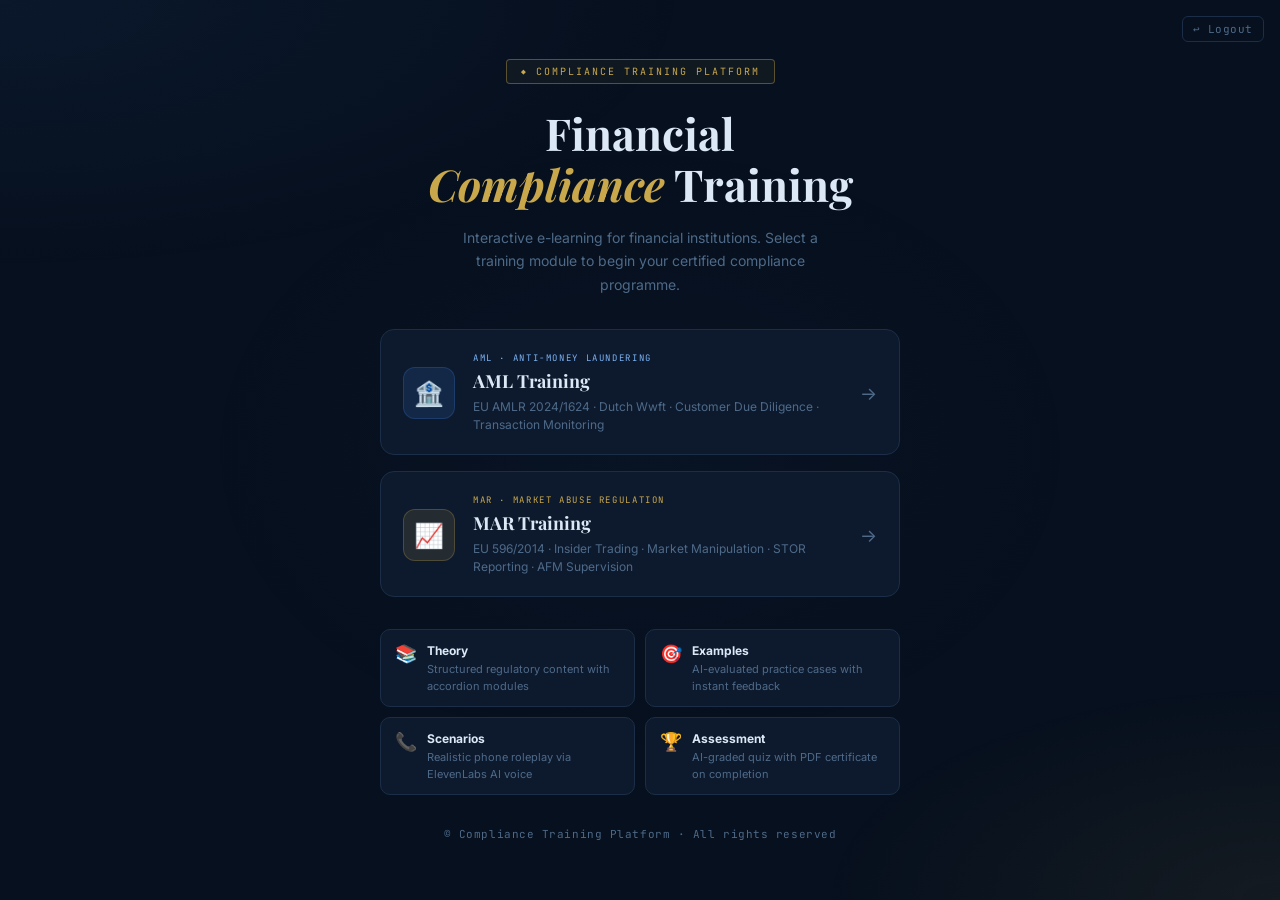
==== index.html @ 09cd7705 "Add files via upload" ====
<!DOCTYPE html>
<html lang="en">
<head>
<meta charset="UTF-8">
<meta name="viewport" content="width=device-width, initial-scale=1.0, maximum-scale=1.0, user-scalable=no">
<title>Compliance Training Platform</title>
<link rel="preconnect" href="https://fonts.googleapis.com">
<link href="https://fonts.googleapis.com/css2?family=Playfair+Display:ital,wght@0,600;0,700;1,600&family=Inter:wght@300;400;500;600&family=JetBrains+Mono:wght@400;500&display=swap" rel="stylesheet">
<style>
*, *::before, *::after { box-sizing: border-box; margin: 0; padding: 0; }

:root {
  --bg:       #07101e;
  --surface:  #0d1a2e;
  --surface2: #132035;
  --border:   #1c2e47;
  --gold:     #c9a84c;
  --gold2:    #e8c97a;
  --blue:     #3a7bd5;
  --text:     #dce8f5;
  --muted:    #4e6a88;
  --success:  #4ade80;
  --danger:   #f87171;
  --radius:   14px;
}

html, body {
  height: 100%;
  background: var(--bg);
  color: var(--text);
  font-family: 'Inter', sans-serif;
  overflow-x: hidden;
}

body::before {
  content: '';
  position: fixed; inset: 0; pointer-events: none; z-index: 0;
  background:
    radial-gradient(ellipse 90% 50% at 0% 0%, rgba(58,123,213,0.08) 0%, transparent 60%),
    radial-gradient(ellipse 60% 40% at 100% 100%, rgba(201,168,76,0.07) 0%, transparent 60%),
    radial-gradient(ellipse 50% 50% at 50% 50%, rgba(58,123,213,0.03) 0%, transparent 70%);
}

.page {
  position: relative; z-index: 1;
  min-height: 100dvh;
  display: flex; flex-direction: column; align-items: center;
  justify-content: center;
  padding: 40px 20px;
  max-width: 560px;
  margin: 0 auto;
  gap: 32px;
}

/* ── HERO ── */
.hero { text-align: center; }

.platform-badge {
  display: inline-flex; align-items: center; gap: 8px;
  border: 1px solid rgba(201,168,76,0.4);
  color: var(--gold);
  font-family: 'JetBrains Mono', monospace;
  font-size: 10px; letter-spacing: 0.2em;
  padding: 5px 14px; border-radius: 4px;
  margin-bottom: 24px;
  background: rgba(201,168,76,0.05);
}
.platform-badge::before { content: '◆'; font-size: 8px; }

.hero h1 {
  font-family: 'Playfair Display', serif;
  font-size: clamp(28px, 7vw, 44px);
  font-weight: 700;
  color: var(--text);
  line-height: 1.15;
  margin-bottom: 16px;
}
.hero h1 em { font-style: italic; color: var(--gold); }

.hero p {
  font-size: 14px;
  color: var(--muted);
  line-height: 1.7;
  max-width: 400px;
  margin: 0 auto;
}

/* ── MODULE CARDS ── */
.modules { width: 100%; display: flex; flex-direction: column; gap: 16px; }

.module-card {
  width: 100%;
  background: var(--surface);
  border: 1.5px solid var(--border);
  border-radius: var(--radius);
  padding: 22px 22px 20px;
  cursor: pointer;
  transition: border-color 0.25s, background 0.25s, transform 0.15s;
  text-align: left;
  display: flex; align-items: center; gap: 18px;
  text-decoration: none; color: inherit;
}
.module-card:hover {
  border-color: var(--gold);
  background: rgba(201,168,76,0.04);
  transform: translateY(-1px);
}
.module-card:active { transform: scale(0.99); }

.module-icon {
  width: 52px; height: 52px; flex-shrink: 0;
  border-radius: 12px;
  display: flex; align-items: center; justify-content: center;
  font-size: 24px;
}
.module-icon.aml { background: rgba(58,123,213,0.15); border: 1px solid rgba(58,123,213,0.25); }
.module-icon.mar { background: rgba(201,168,76,0.12); border: 1px solid rgba(201,168,76,0.25); }

.module-info { flex: 1; min-width: 0; }

.module-tag {
  font-family: 'JetBrains Mono', monospace;
  font-size: 9px; letter-spacing: 0.18em;
  text-transform: uppercase;
  margin-bottom: 5px;
}
.module-tag.aml { color: #7ab3f5; }
.module-tag.mar { color: var(--gold); }

.module-name {
  font-family: 'Playfair Display', serif;
  font-size: 18px; font-weight: 700;
  color: var(--text);
  margin-bottom: 5px;
}

.module-desc { font-size: 12px; color: var(--muted); line-height: 1.5; }

.module-arrow {
  color: var(--muted);
  font-size: 18px;
  transition: transform 0.2s, color 0.2s;
  flex-shrink: 0;
}
.module-card:hover .module-arrow { transform: translateX(4px); color: var(--gold); }

/* ── FEATURES ── */
.features {
  display: grid; grid-template-columns: 1fr 1fr;
  gap: 10px; width: 100%;
}
.feature {
  background: var(--surface);
  border: 1px solid var(--border);
  border-radius: 10px;
  padding: 12px 14px;
  display: flex; align-items: flex-start; gap: 10px;
}
.feature-icon { font-size: 18px; flex-shrink: 0; margin-top: 1px; }
.feature-text { font-size: 11px; color: var(--muted); line-height: 1.5; }
.feature-text strong { display: block; color: var(--text); font-size: 12px; margin-bottom: 1px; }

/* ── FOOTER ── */
.footer {
  font-size: 11px;
  color: var(--muted);
  text-align: center;
  font-family: 'JetBrains Mono', monospace;
  letter-spacing: 0.05em;
}

/* ── LOGOUT LINK ── */
.logout-link {
  position: fixed; top: 16px; right: 16px;
  font-size: 11px;
  color: var(--muted);
  text-decoration: none;
  font-family: 'JetBrains Mono', monospace;
  letter-spacing: 0.05em;
  padding: 5px 10px;
  border: 1px solid var(--border);
  border-radius: 6px;
  transition: color 0.2s, border-color 0.2s;
  z-index: 10;
}
.logout-link:hover { color: var(--danger); border-color: var(--danger); }

@keyframes fadeUp {
  from { opacity: 0; transform: translateY(12px); }
  to   { opacity: 1; transform: translateY(0); }
}
.hero   { animation: fadeUp 0.4s ease both; }
.modules { animation: fadeUp 0.4s 0.1s ease both; }
.features { animation: fadeUp 0.4s 0.2s ease both; }
</style>
</head>
<body>

<a href="/logout" class="logout-link">↩ Logout</a>

<div class="page">

  <div class="hero">
    <div class="platform-badge">COMPLIANCE TRAINING PLATFORM</div>
    <h1>Financial<br><em>Compliance</em> Training</h1>
    <p>Interactive e-learning for financial institutions. Select a training module to begin your certified compliance programme.</p>
  </div>

  <div class="modules">
    <a href="/aml.html" class="module-card">
      <div class="module-icon aml">🏦</div>
      <div class="module-info">
        <div class="module-tag aml">AML · Anti-Money Laundering</div>
        <div class="module-name">AML Training</div>
        <div class="module-desc">EU AMLR 2024/1624 · Dutch Wwft · Customer Due Diligence · Transaction Monitoring</div>
      </div>
      <div class="module-arrow">→</div>
    </a>

    <a href="/mar.html" class="module-card">
      <div class="module-icon mar">📈</div>
      <div class="module-info">
        <div class="module-tag mar">MAR · Market Abuse Regulation</div>
        <div class="module-name">MAR Training</div>
        <div class="module-desc">EU 596/2014 · Insider Trading · Market Manipulation · STOR Reporting · AFM Supervision</div>
      </div>
      <div class="module-arrow">→</div>
    </a>
  </div>

  <div class="features">
    <div class="feature">
      <div class="feature-icon">📚</div>
      <div class="feature-text">
        <strong>Theory</strong>
        Structured regulatory content with accordion modules
      </div>
    </div>
    <div class="feature">
      <div class="feature-icon">🎯</div>
      <div class="feature-text">
        <strong>Examples</strong>
        AI-evaluated practice cases with instant feedback
      </div>
    </div>
    <div class="feature">
      <div class="feature-icon">📞</div>
      <div class="feature-text">
        <strong>Scenarios</strong>
        Realistic phone roleplay via ElevenLabs AI voice
      </div>
    </div>
    <div class="feature">
      <div class="feature-icon">🏆</div>
      <div class="feature-text">
        <strong>Assessment</strong>
        AI-graded quiz with PDF certificate on completion
      </div>
    </div>
  </div>

  <div class="footer">© Compliance Training Platform · All rights reserved</div>

</div>
</body>
</html>
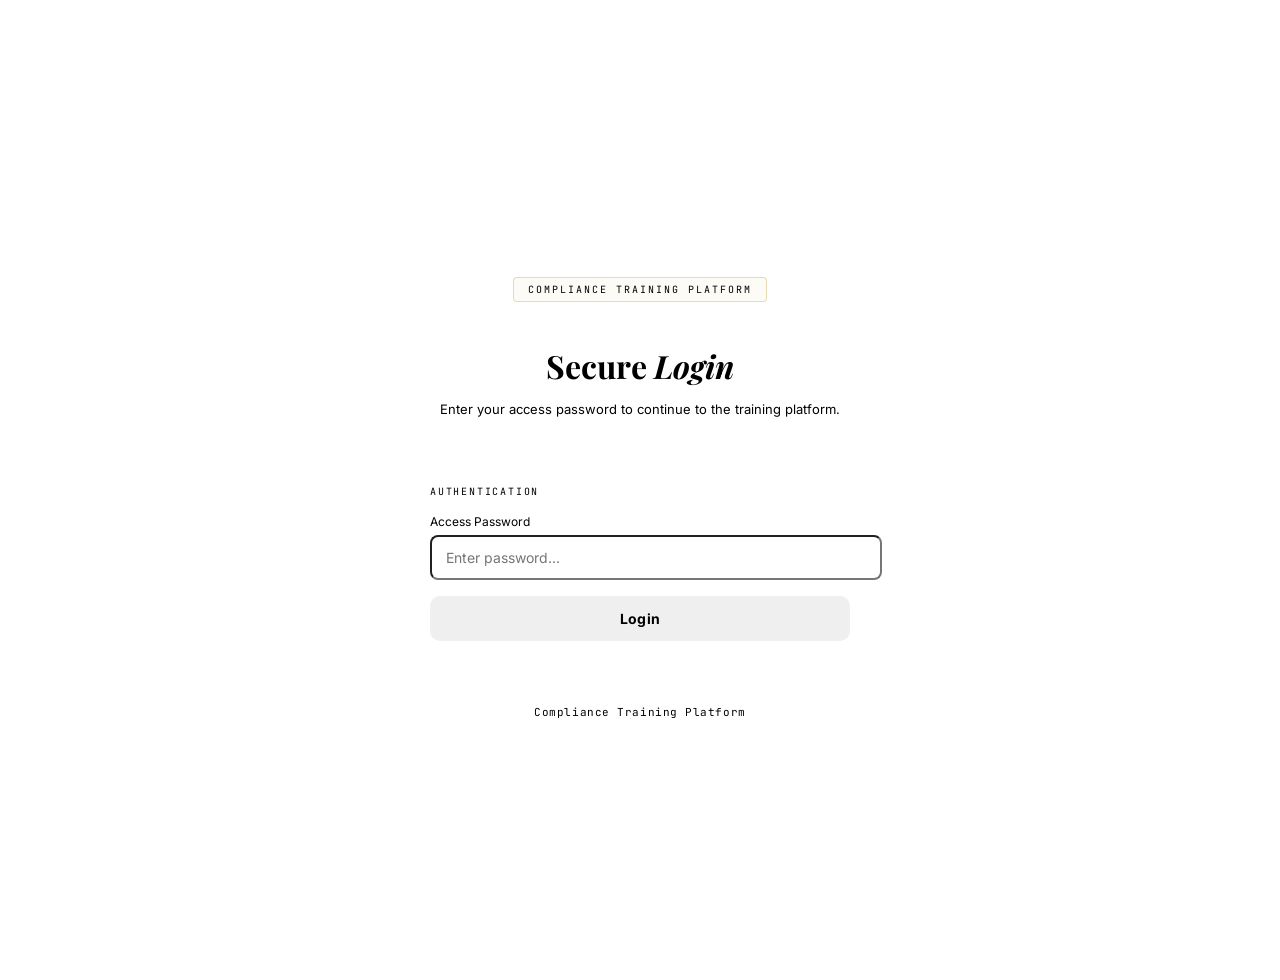
==== commit 23bb89b9: "Add files via upload" ====
--- a/index.html
+++ b/index.html
@@ -262,5 +262,27 @@
   <div class="footer">© Compliance Training Platform · All rights reserved</div>
 
 </div>
+
+<script>
+(function() {
+    var token = sessionStorage.getItem("ct_token");
+    if (!token) {
+        window.location.href = "/login.html";
+        return;
+    }
+    var xhr = new XMLHttpRequest();
+    xhr.open("GET", "/api/auth", true);
+    xhr.setRequestHeader("Authorization", "Bearer " + token);
+    xhr.onreadystatechange = function() {
+        if (xhr.readyState !== 4) return;
+        if (xhr.status !== 200) {
+            sessionStorage.removeItem("ct_token");
+            window.location.href = "/login.html";
+        }
+    };
+    xhr.onerror = function() {};
+    xhr.send();
+})();
+</script>
 </body>
 </html>
